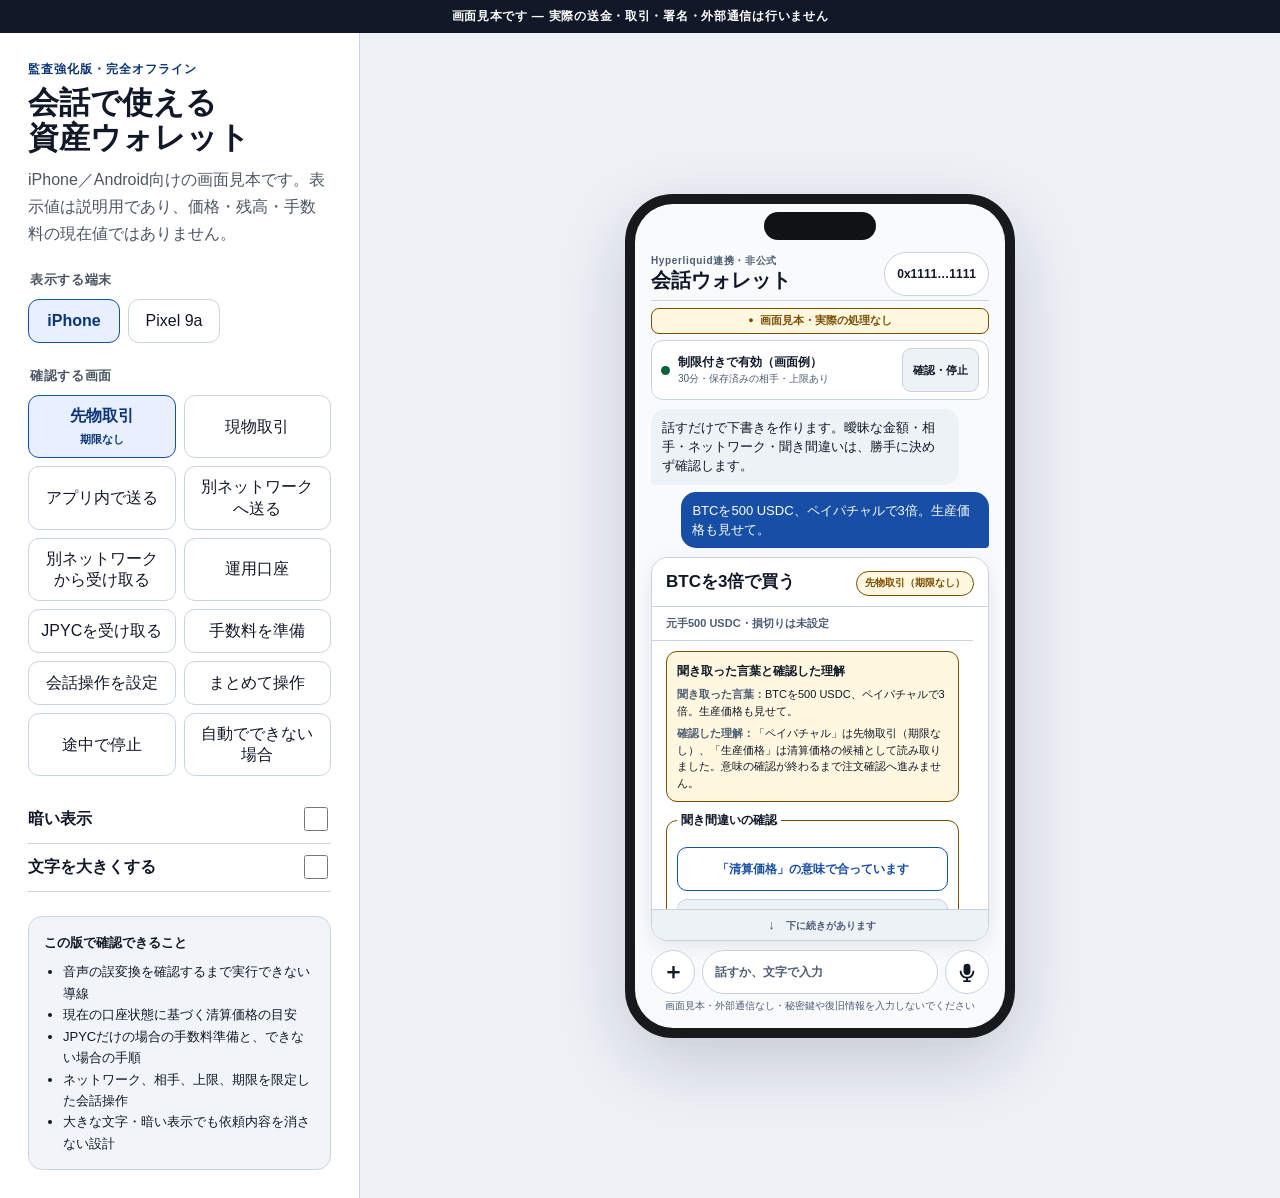
==== one-intent-hyperliquid-wallet-complete-reviewed-2026-07-29.3/prototype/index.html @ 9326d9ce "Create sanitized public preview" ====
<!doctype html>
<html lang="ja">
<head>
  <meta charset="utf-8" />
  <meta name="viewport" content="width=device-width,initial-scale=1,viewport-fit=cover" />
  <meta name="color-scheme" content="light dark" />
  <meta name="robots" content="noindex,nofollow" />
  <title>会話で使える資産ウォレット — 完全オフライン画面見本</title>
  <link rel="stylesheet" href="styles.css" />
</head>
<body>
  <div class="prototype-banner" role="status">画面見本です — 実際の送金・取引・署名・外部通信は行いません</div>
  <main class="workspace">
    <aside class="controls" aria-label="画面見本の切り替え">
      <p class="product-kicker">監査強化版・完全オフライン</p>
      <h1><span>会話で使える</span><span>資産ウォレット</span></h1>
      <p class="muted">iPhone／Android向けの画面見本です。表示値は説明用であり、価格・残高・手数料の現在値ではありません。</p>

      <fieldset>
        <legend>表示する端末</legend>
        <div class="segmented" role="group" aria-label="表示する端末">
          <button type="button" class="seg active" data-platform="ios" aria-pressed="true">iPhone</button>
          <button type="button" class="seg" data-platform="android" aria-pressed="false">Pixel 9a</button>
        </div>
      </fieldset>

      <fieldset>
        <legend>確認する画面</legend>
        <div class="flow-grid" role="group" aria-label="確認する画面">
          <button type="button" class="flow active" data-flow="perp" aria-pressed="true">先物取引<br><small>期限なし</small></button>
          <button type="button" class="flow" data-flow="spot" aria-pressed="false">現物取引</button>
          <button type="button" class="flow" data-flow="send" aria-pressed="false">アプリ内で送る</button>
          <button type="button" class="flow" data-flow="withdraw" aria-pressed="false">別ネットワークへ送る</button>
          <button type="button" class="flow" data-flow="bridge" aria-pressed="false">別ネットワークから受け取る</button>
          <button type="button" class="flow" data-flow="vault" aria-pressed="false">運用口座</button>
          <button type="button" class="flow" data-flow="jpyc" aria-pressed="false">JPYCを受け取る</button>
          <button type="button" class="flow" data-flow="fee" aria-pressed="false">手数料を準備</button>
          <button type="button" class="flow" data-flow="setup" aria-pressed="false">会話操作を設定</button>
          <button type="button" class="flow" data-flow="composite" aria-pressed="false">まとめて操作</button>
          <button type="button" class="flow" data-flow="partial" aria-pressed="false">途中で停止</button>
          <button type="button" class="flow" data-flow="manual" aria-pressed="false">自動でできない場合</button>
        </div>
      </fieldset>

      <label class="switch-row"><span>暗い表示</span><input id="themeToggle" type="checkbox" /></label>
      <label class="switch-row"><span>文字を大きくする</span><input id="largeTextToggle" type="checkbox" /></label>

      <section class="review-box" aria-labelledby="review-title">
        <strong id="review-title">この版で確認できること</strong>
        <ul>
          <li>音声の誤変換を確認するまで実行できない導線</li>
          <li>現在の口座状態に基づく清算価格の目安</li>
          <li>JPYCだけの場合の手数料準備と、できない場合の手順</li>
          <li>ネットワーク、相手、上限、期限を限定した会話操作</li>
          <li>大きな文字・暗い表示でも依頼内容を消さない設計</li>
        </ul>
      </section>
    </aside>

    <section class="stage" aria-label="スマートフォン画面見本">
      <div id="phone" class="phone ios" data-theme="light">
        <div class="sensor" aria-hidden="true"></div>
        <div class="screen">
          <header class="app-header">
            <div class="app-title">
              <span class="eyebrow">Hyperliquid連携・非公式</span>
              <h2>会話ウォレット</h2>
            </div>
            <button type="button" class="account" aria-label="口座と利用ネットワークを確認">0x1111…1111</button>
          </header>

          <div class="simulation-strip" aria-label="画面見本の状態"><span aria-hidden="true">●</span>画面見本・実際の処理なし</div>

          <section class="permission-rail" aria-label="会話操作の許可状態">
            <span class="rail-dot" aria-hidden="true"></span>
            <div><strong>制限付きで有効（画面例）</strong><small>30分・保存済みの相手・上限あり</small></div>
            <button id="permissionButton" class="rail-button" type="button">確認・停止</button>
          </section>

          <section class="conversation" aria-label="依頼内容">
            <div class="bubble assistant">話すだけで下書きを作ります。曖昧な金額・相手・ネットワーク・聞き間違いは、勝手に決めず確認します。</div>
            <div id="userBubble" class="bubble user">BTCを500 USDC、ペイパチャルで3倍。生産価格も見せて。</div>
          </section>

          <p id="liveStatus" class="sr-only" role="status" aria-live="polite"></p>
          <section id="executionCard" class="execution-card" aria-label="実行前の確認内容"></section>
          <section id="timeline" class="timeline hidden" aria-label="処理の現在地"></section>

          <footer class="composer">
            <div class="input-row">
              <button type="button" class="plus" aria-label="画像や資料を追加">＋</button>
              <button type="button" class="fake-input" aria-label="文字で入力する">話すか、文字で入力</button>
              <button id="micButton" type="button" class="mic" aria-label="音声入力を試す">
                <svg viewBox="0 0 24 24" aria-hidden="true" focusable="false"><path d="M12 15.25a3.75 3.75 0 0 0 3.75-3.75V6.75a3.75 3.75 0 1 0-7.5 0v4.75A3.75 3.75 0 0 0 12 15.25Zm-6-4a1 1 0 1 0-2 0 8 8 0 0 0 7 7.93V21H8.75a1 1 0 1 0 0 2h6.5a1 1 0 1 0 0-2H13v-1.82a8 8 0 0 0 7-7.93 1 1 0 1 0-2 0 6 6 0 1 1-12 0Z"/></svg>
              </button>
            </div>
            <p id="assuranceText" class="assurance"></p>
          </footer>
        </div>
      </div>
    </section>
  </main>
  <script src="app.js"></script>
</body>
</html>
---- one-intent-hyperliquid-wallet-complete-reviewed-2026-07-29.3/prototype/styles.css ----
:root {
  --page-bg: #eef2f7;
  --page-panel: #ffffff;
  --page-text: #111827;
  --page-muted: #4b5563;
  --page-line: #cbd5e1;
  --page-soft: #f1f5f9;
  --page-brand: #174ea6;
  --page-brand-strong: #0b3578;
  --page-focus: #ff8a00;
  --shadow: 0 24px 72px rgba(15, 23, 42, .18);
}

* { box-sizing: border-box; }
html { min-height: 100%; background: var(--page-bg); }
body {
  margin: 0;
  min-height: 100%;
  color: var(--page-text);
  background: var(--page-bg);
  font-family: -apple-system, BlinkMacSystemFont, "Segoe UI", "Noto Sans JP", "Hiragino Sans", sans-serif;
  -webkit-font-smoothing: antialiased;
}
button, input { font: inherit; }
button { cursor: pointer; }
button:focus, button:focus-visible, input:focus, input:focus-visible {
  outline: 3px solid var(--page-focus);
  outline-offset: 3px;
}
button:disabled { cursor: not-allowed; }
.sr-only {
  position: absolute !important;
  width: 1px !important;
  height: 1px !important;
  padding: 0 !important;
  margin: -1px !important;
  overflow: hidden !important;
  clip: rect(0, 0, 0, 0) !important;
  white-space: nowrap !important;
  border: 0 !important;
}
.hidden { display: none !important; }

.prototype-banner {
  position: sticky;
  top: 0;
  z-index: 40;
  min-height: 32px;
  padding: 8px 16px;
  color: #ffffff;
  background: #111827;
  text-align: center;
  font-size: 12px;
  font-weight: 850;
  letter-spacing: .06em;
}
.workspace {
  display: grid;
  grid-template-columns: minmax(280px, 360px) minmax(440px, 1fr);
  min-height: calc(100vh - 32px);
}
.controls {
  padding: 28px;
  overflow: auto;
  background: var(--page-panel);
  border-right: 1px solid var(--page-line);
}
.product-kicker {
  margin: 0 0 7px;
  color: var(--page-brand-strong);
  font-size: 12px;
  font-weight: 850;
  letter-spacing: .08em;
}
.controls h1 {
  display: grid;
  gap: 0;
  margin: 0 0 10px;
  font-size: clamp(25px, 2.4vw, 31px);
  line-height: 1.15;
}
.muted { margin: 0; color: var(--page-muted); line-height: 1.7; }
fieldset { margin: 24px 0 0; padding: 0; border: 0; }
legend {
  margin-bottom: 10px;
  color: var(--page-muted);
  font-size: 13px;
  font-weight: 850;
  letter-spacing: .05em;
}
.segmented { display: flex; gap: 8px; }
.seg, .flow {
  min-height: 44px;
  border: 1px solid var(--page-line);
  border-radius: 11px;
  color: var(--page-text);
  background: var(--page-panel);
  padding: 9px 12px;
  line-height: 1.35;
}
.seg { min-width: 92px; }
.seg.active, .flow.active {
  border-color: var(--page-brand);
  color: var(--page-brand-strong);
  background: #e8f0ff;
  font-weight: 800;
}
.flow-grid { display: grid; grid-template-columns: repeat(2, minmax(0, 1fr)); gap: 8px; }
.flow small { color: inherit; font-size: 11px; }
.switch-row {
  display: flex;
  align-items: center;
  justify-content: space-between;
  min-height: 48px;
  border-bottom: 1px solid var(--page-line);
  color: var(--page-text);
  font-weight: 650;
}
.switch-row:first-of-type { margin-top: 20px; }
.switch-row input { inline-size: 24px; block-size: 24px; accent-color: var(--page-brand); }
.review-box {
  margin-top: 24px;
  padding: 15px;
  border: 1px solid var(--page-line);
  border-radius: 14px;
  background: var(--page-soft);
  font-size: 13px;
  line-height: 1.65;
}
.review-box strong { display: block; }
.review-box ul { margin: 8px 0 0; padding-left: 19px; }
.stage { display: grid; place-items: center; padding: 32px; overflow: auto; }

.phone {
  --phone-bg: #f8fafc;
  --phone-panel: #ffffff;
  --phone-panel-soft: #edf2f7;
  --phone-text: #101828;
  --phone-muted: #4d5d73;
  --phone-line: #c8d2df;
  --phone-brand: #174ea6;
  --phone-brand-text: #ffffff;
  --phone-brand-soft: #e7efff;
  --phone-danger: #9f2018;
  --phone-danger-soft: #fff0ee;
  --phone-warning: #7a4d00;
  --phone-warning-soft: #fff7df;
  --phone-success: #08613d;
  --phone-success-soft: #e9f8f1;
  position: relative;
  container-type: size;
  width: 390px;
  height: 844px;
  overflow: hidden;
  border: 10px solid #17191d;
  border-radius: 48px;
  background: #17191d;
  box-shadow: var(--shadow);
}
.phone.android {
  width: 412px;
  height: 915px;
  border-width: 8px;
  border-radius: 32px;
}
.phone[data-theme="dark"] {
  --phone-bg: #07101b;
  --phone-panel: #111c2a;
  --phone-panel-soft: #1a2737;
  --phone-text: #f4f7fb;
  --phone-muted: #bdc8d8;
  --phone-line: #536378;
  --phone-brand: #8bb7ff;
  --phone-brand-text: #07101b;
  --phone-brand-soft: #183252;
  --phone-danger: #ffaaa2;
  --phone-danger-soft: #421f24;
  --phone-warning: #ffd37a;
  --phone-warning-soft: #3d3017;
  --phone-success: #83e8bd;
  --phone-success-soft: #14352b;
}
.sensor {
  position: absolute;
  z-index: 8;
  top: 8px;
  left: 50%;
  width: 112px;
  height: 28px;
  transform: translateX(-50%);
  border-radius: 18px;
  background: #101216;
  pointer-events: none;
}
.phone.android .sensor { top: 8px; width: 18px; height: 18px; border-radius: 50%; }
.screen {
  display: flex;
  flex-direction: column;
  height: 100%;
  padding: 43px 16px 15px;
  overflow: hidden;
  color: var(--phone-text);
  background: var(--phone-bg);
}
.app-header {
  display: flex;
  flex: 0 0 auto;
  align-items: center;
  justify-content: space-between;
  gap: 8px;
  min-height: 54px;
  border-bottom: 1px solid var(--phone-line);
}
.app-title { min-width: 0; }
.eyebrow {
  display: block;
  color: var(--phone-muted);
  font-size: 10px;
  font-weight: 850;
  letter-spacing: .065em;
  line-height: 1.3;
}
.app-header h2 { margin: 2px 0 0; font-size: 20px; line-height: 1.18; }
.account {
  flex: 0 0 auto;
  min-width: 96px;
  min-height: 44px;
  padding: 0 12px;
  border: 1px solid var(--phone-line);
  border-radius: 24px;
  color: var(--phone-text);
  background: var(--phone-panel);
  font-size: 12px;
  font-weight: 750;
  font-variant-numeric: tabular-nums;
}
.phone.android .account { min-height: 48px; }
.simulation-strip {
  display: flex;
  flex: 0 0 auto;
  align-items: center;
  justify-content: center;
  gap: 6px;
  min-height: 26px;
  margin: 7px 0 6px;
  padding: 4px 9px;
  border: 1px solid var(--phone-warning);
  border-radius: 8px;
  color: var(--phone-warning);
  background: var(--phone-warning-soft);
  font-size: 11px;
  font-weight: 850;
  line-height: 1.25;
}
.simulation-strip span { font-size: 9px; }
.permission-rail {
  display: grid;
  grid-template-columns: auto minmax(0, 1fr) auto;
  flex: 0 0 auto;
  align-items: center;
  gap: 8px;
  min-height: 50px;
  padding: 7px 9px;
  border: 1px solid var(--phone-line);
  border-radius: 12px;
  background: var(--phone-panel);
}
.rail-dot { width: 9px; height: 9px; border-radius: 50%; background: var(--phone-success); }
.permission-rail strong, .permission-rail small { display: block; min-width: 0; }
.permission-rail strong { font-size: 12px; line-height: 1.25; }
.permission-rail small { margin-top: 2px; color: var(--phone-muted); font-size: 10px; line-height: 1.3; }
.rail-button {
  min-height: 44px;
  padding: 0 10px;
  border: 1px solid var(--phone-line);
  border-radius: 9px;
  color: var(--phone-text);
  background: var(--phone-panel-soft);
  font-size: 11px;
  font-weight: 800;
}
.phone.android .rail-button { min-height: 48px; }
.conversation {
  display: grid;
  flex: 0 0 auto;
  gap: 7px;
  padding: 9px 0;
}
.bubble {
  max-width: 91%;
  padding: 9px 11px;
  border-radius: 15px;
  font-size: 13px;
  line-height: 1.48;
  overflow-wrap: anywhere;
}
.bubble.assistant {
  justify-self: start;
  border-bottom-left-radius: 4px;
  color: var(--phone-text);
  background: var(--phone-panel-soft);
}
.bubble.user {
  justify-self: end;
  border-bottom-right-radius: 4px;
  color: var(--phone-brand-text);
  background: var(--phone-brand);
}
.execution-card, .timeline {
  display: flex;
  flex: 1 1 auto;
  flex-direction: column;
  min-height: 0;
  overflow: hidden;
  border: 1px solid var(--phone-line);
  border-radius: 17px;
  background: var(--phone-panel);
  box-shadow: 0 6px 20px rgba(15, 23, 42, .08);
}
.card-head {
  display: flex;
  flex: 0 0 auto;
  align-items: flex-start;
  justify-content: space-between;
  gap: 8px;
  padding: 13px 14px 10px;
  border-bottom: 1px solid var(--phone-line);
  background: var(--phone-panel);
}
.card-head h3 { margin: 0; font-size: 17px; line-height: 1.28; overflow-wrap: anywhere; }
.badge {
  flex: 0 0 auto;
  max-width: 43%;
  padding: 5px 8px;
  border: 1px solid currentColor;
  border-radius: 999px;
  color: var(--phone-brand);
  background: var(--phone-brand-soft);
  font-size: 10px;
  font-weight: 850;
  line-height: 1.25;
  text-align: center;
  overflow-wrap: anywhere;
}
.badge.warning { color: var(--phone-warning); background: var(--phone-warning-soft); }
.badge.danger { color: var(--phone-danger); background: var(--phone-danger-soft); }
.badge.success { color: var(--phone-success); background: var(--phone-success-soft); }
.card-scroll, .timeline-scroll {
  flex: 1 1 auto;
  min-height: 0;
  overflow-x: hidden;
  overflow-y: auto;
  overscroll-behavior: contain;
  padding: 0 14px 12px;
  scrollbar-gutter: stable;
}
.card-scroll:focus-visible, .timeline-scroll:focus-visible {
  outline: 3px solid var(--page-focus);
  outline-offset: -4px;
}
.sticky-summary {
  position: static;
  margin: 0 -14px 9px;
  padding: 9px 14px;
  border-bottom: 1px solid var(--phone-line);
  color: var(--phone-muted);
  background: var(--phone-panel);
  font-size: 11px;
  font-weight: 750;
  line-height: 1.4;
}
.understanding {
  display: grid;
  gap: 6px;
  margin: 10px 0;
  padding: 10px;
  border: 1px solid var(--phone-line);
  border-radius: 11px;
  background: var(--phone-panel-soft);
  font-size: 11px;
  line-height: 1.5;
}
.understanding strong { font-size: 12px; }
.understanding span { display: block; overflow-wrap: anywhere; }
.understanding b { color: var(--phone-muted); }
.understanding.requires-check {
  border-color: var(--phone-warning);
  color: var(--phone-text);
  background: var(--phone-warning-soft);
}
.correction-check {
  margin: 9px 0;
  padding: 10px;
  border: 1px solid var(--phone-warning);
  border-radius: 11px;
}
.correction-check legend {
  margin: 0 0 8px;
  padding: 0 4px;
  color: var(--phone-text);
  font-size: 12px;
  font-weight: 850;
  letter-spacing: 0;
}
.correction-actions { display: grid; gap: 8px; }
.secondary, .text-action {
  min-height: 44px;
  border-radius: 10px;
  font-size: 12px;
  font-weight: 800;
}
.phone.android .secondary, .phone.android .text-action { min-height: 48px; }
.secondary {
  border: 1px solid var(--phone-brand);
  color: var(--phone-brand);
  background: var(--phone-panel);
  padding: 8px 10px;
}
.text-action {
  border: 1px solid var(--phone-line);
  color: var(--phone-text);
  background: var(--phone-panel-soft);
  padding: 8px 10px;
}
.correction-help { margin: 7px 0 0; color: var(--phone-muted); font-size: 10px; line-height: 1.45; }
.rows { border-top: 1px solid var(--phone-line); }
.row {
  display: grid;
  grid-template-columns: minmax(0, 1.7fr) minmax(0, 3.3fr);
  gap: 10px;
  padding: 8px 0;
  border-bottom: 1px solid var(--phone-line);
  font-size: 12px;
  line-height: 1.42;
}
.label { color: var(--phone-muted); font-weight: 700; overflow-wrap: anywhere; }
.value { min-width: 0; color: var(--phone-text); font-weight: 750; text-align: right; overflow-wrap: anywhere; word-break: break-all; }
.address-row { grid-template-columns: 1fr; gap: 5px; }
.address-row .value { text-align: left; }
.address {
  padding: 7px;
  border-radius: 7px;
  background: var(--phone-panel-soft);
  font-family: ui-monospace, SFMono-Regular, Menlo, Consolas, monospace;
  font-size: 10px;
  font-weight: 700;
  line-height: 1.45;
  word-break: break-all;
}
.notice {
  margin: 10px 0 0;
  padding: 10px;
  border-left: 4px solid var(--phone-warning);
  border-radius: 7px;
  color: var(--phone-text);
  background: var(--phone-warning-soft);
  font-size: 11px;
  line-height: 1.55;
  overflow-wrap: anywhere;
}
.notice.danger { border-color: var(--phone-danger); background: var(--phone-danger-soft); }
.action-footer {
  margin: 14px 0 0;
  padding: 13px 0 2px;
  border-top: 2px solid var(--phone-line);
  background: var(--phone-panel);
}
.final-check-label {
  margin: 0 0 9px;
  color: var(--phone-text);
  font-size: 11px;
  font-weight: 800;
  line-height: 1.5;
  overflow-wrap: anywhere;
}
.scroll-status {
  display: flex;
  flex: 0 0 auto;
  align-items: center;
  justify-content: center;
  gap: 7px;
  min-height: 31px;
  margin: 0;
  padding: 5px 10px;
  border-top: 1px solid var(--phone-line);
  color: var(--phone-muted);
  background: var(--phone-panel-soft);
  font-size: 10px;
  font-weight: 800;
  line-height: 1.3;
  text-align: center;
}
.scroll-status[data-position="bottom"],
.scroll-status[data-position="all"] { color: var(--phone-success); }
.scroll-status-icon { min-width: 1.2em; font-size: 13px; }
.primary {
  display: block;
  width: 100%;
  min-height: 54px;
  padding: 10px 13px;
  border: 2px solid var(--phone-brand);
  border-radius: 13px;
  color: var(--phone-brand-text);
  background: var(--phone-brand);
  font-size: 14px;
  font-weight: 850;
  line-height: 1.35;
  overflow-wrap: anywhere;
}
.primary:disabled {
  border-color: var(--phone-line);
  color: var(--phone-muted);
  background: var(--phone-panel-soft);
  opacity: 1;
}
.subline { margin: 7px 1px 0; color: var(--phone-muted); font-size: 10px; line-height: 1.45; overflow-wrap: anywhere; }
.subline.pre-action { margin: 0 1px 10px; }
.timeline-scroll { padding-top: 12px; }
.step, .manual-step {
  position: relative;
  display: grid;
  grid-template-columns: 31px minmax(0, 1fr);
  gap: 9px;
  padding: 8px 0;
}
.step + .step, .manual-step + .manual-step { border-top: 1px solid var(--phone-line); }
.step-number {
  display: grid;
  place-items: center;
  width: 31px;
  height: 31px;
  border-radius: 50%;
  color: var(--phone-brand-text);
  background: var(--phone-brand);
  font-size: 12px;
  font-weight: 850;
}
.step strong, .step small, .manual-step strong, .manual-step small { display: block; overflow-wrap: anywhere; }
.step strong, .manual-step strong { font-size: 12px; line-height: 1.4; }
.step small, .manual-step small { margin-top: 3px; color: var(--phone-muted); font-size: 10px; line-height: 1.5; }
.composer { flex: 0 0 auto; padding-top: 9px; }
.input-row { display: grid; grid-template-columns: auto minmax(0, 1fr) auto; align-items: center; gap: 7px; }
.plus, .mic, .fake-input {
  min-height: 44px;
  border: 1px solid var(--phone-line);
  color: var(--phone-text);
  background: var(--phone-panel);
}
.phone.android .plus, .phone.android .mic, .phone.android .fake-input { min-height: 48px; }
.plus, .mic { width: 44px; min-width: 44px; border-radius: 50%; font-weight: 800; }
.phone.android .plus, .phone.android .mic { width: 48px; min-width: 48px; }
.plus { font-size: 22px; line-height: 1; }
.mic { display: grid; place-items: center; }
.mic svg { width: 22px; height: 22px; fill: currentColor; }
.fake-input {
  min-width: 0;
  padding: 0 12px;
  border-radius: 22px;
  color: var(--phone-muted);
  font-size: 12px;
  font-weight: 650;
  text-align: left;
  overflow: hidden;
  text-overflow: ellipsis;
  white-space: nowrap;
}
.assurance { min-height: 14px; margin: 5px 2px 0; color: var(--phone-muted); font-size: 9.5px; line-height: 1.4; text-align: center; overflow-wrap: anywhere; }

/* Large-text mode preserves the source request and reduces only nonessential copy. */
.phone.large-text .screen { padding-inline: 13px; }
.phone.large-text .app-header h2 { font-size: 22px; }
.phone.large-text .eyebrow { font-size: 11px; }
.phone.large-text .account { font-size: 13px; }
.phone.large-text .permission-rail { min-height: 58px; }
.phone.large-text .permission-rail strong { font-size: 14px; }
.phone.large-text .permission-rail small { font-size: 11px; }
.phone.large-text .simulation-strip { font-size: 12px; }
.phone.large-text .conversation { padding-block: 7px; }
.phone.large-text .bubble.assistant { display: none; }
.phone.large-text .bubble.user { max-width: 100%; font-size: 16px; line-height: 1.5; }
.phone.large-text .card-head h3 { font-size: 20px; }
.phone.large-text .badge { font-size: 12px; }
.phone.large-text .sticky-summary { font-size: 13px; }
.phone.large-text .understanding { font-size: 14px; line-height: 1.55; }
.phone.large-text .understanding strong { font-size: 15px; }
.phone.large-text .row { grid-template-columns: 1fr; gap: 4px; font-size: 15px; line-height: 1.5; }
.phone.large-text .value { text-align: left; word-break: normal; }
.phone.large-text .notice { font-size: 14px; line-height: 1.58; }
.phone.large-text .secondary, .phone.large-text .text-action { font-size: 14px; }
.phone.large-text .primary { min-height: 58px; font-size: 16px; }
.phone.large-text .subline { font-size: 12px; }
.phone.large-text .final-check-label { font-size: 14px; }
.phone.large-text .scroll-status { min-height: 36px; font-size: 12px; }
.phone.large-text .step strong, .phone.large-text .manual-step strong { font-size: 15px; }
.phone.large-text .step small, .phone.large-text .manual-step small { font-size: 13px; }
.phone.large-text .fake-input { font-size: 14px; }
.phone.large-text .assurance { font-size: 11px; }

@container (max-height: 700px) {
  .screen { padding-top: 38px; padding-bottom: 10px; }
  .app-header { min-height: 46px; }
  .app-header h2 { font-size: 18px; }
  .simulation-strip { min-height: 23px; margin-block: 4px; padding-block: 3px; }
  .permission-rail { min-height: 44px; padding-block: 4px; }
  .permission-rail small { display: none; }
  .conversation { padding-block: 5px; }
  .bubble.assistant { display: none; }
  .bubble { padding: 7px 9px; font-size: 12px; line-height: 1.4; }
  .card-head { padding-block: 8px; }
  .card-head h3 { font-size: 15px; }
  .badge { font-size: 9px; padding-block: 4px; }
  .card-scroll, .timeline-scroll { padding-top: 4px; }
  .action-footer { margin-top: 10px; padding-block: 9px 2px; }
  .scroll-status { min-height: 26px; padding-block: 3px; }
  .composer { padding-top: 5px; }
  .assurance { display: none; }
}

@container (max-height: 620px) {
  .screen { padding-top: 36px; padding-bottom: 8px; }
  .app-header { min-height: 42px; }
  .eyebrow { font-size: 8px; }
  .app-header h2 { font-size: 16px; }
  .simulation-strip { min-height: 21px; margin-block: 3px; font-size: 9px; }
  .permission-rail { min-height: 42px; padding-block: 3px; }
  .permission-rail strong { font-size: 10px; }
  .rail-button { min-height: 44px; font-size: 10px; }
  .conversation { padding-block: 4px; }
  .bubble.user { max-width: 100%; padding: 6px 8px; font-size: 10.5px; line-height: 1.35; }
  .card-head { padding-block: 7px; }
  .card-head h3 { font-size: 14px; }
  .badge { max-width: 46%; }
  .scroll-status { min-height: 24px; font-size: 9px; }
  .composer { padding-top: 4px; }
  .plus, .mic, .fake-input { min-height: 44px; }
}

@container (max-width: 340px) {
  .screen { padding-inline: 11px; }
  .permission-rail { gap: 5px; padding-inline: 6px; }
  .rail-button { padding-inline: 7px; }
  .card-head { padding-inline: 10px; }
  .card-scroll, .timeline-scroll { padding-inline: 10px; }
  .sticky-summary { margin-inline: -10px; padding-inline: 10px; }
  .action-footer { padding-inline: 0; }
  .row { grid-template-columns: 1fr; gap: 4px; }
  .row .value { text-align: left; word-break: normal; }
  .phone.large-text .row .value { letter-spacing: -0.03em; }
}

@media (max-width: 960px) {
  .workspace { grid-template-columns: 1fr; }
  .controls { border-right: 0; border-bottom: 1px solid var(--page-line); }
  .stage { min-height: 980px; }
}
@media (max-width: 520px) {
  .controls { padding: 20px; }
  .stage { display: block; padding: 18px 0; overflow-x: auto; }
  .phone { margin: 0 auto; transform-origin: top center; }
}
@media (prefers-reduced-motion: reduce) {
  *, *::before, *::after { scroll-behavior: auto !important; animation-duration: .001ms !important; transition-duration: .001ms !important; }
}
@media (forced-colors: active) {
  .phone, .execution-card, .timeline, .permission-rail, .simulation-strip { border: 2px solid CanvasText; }
  .primary, .badge, .step-number { forced-color-adjust: none; }
}
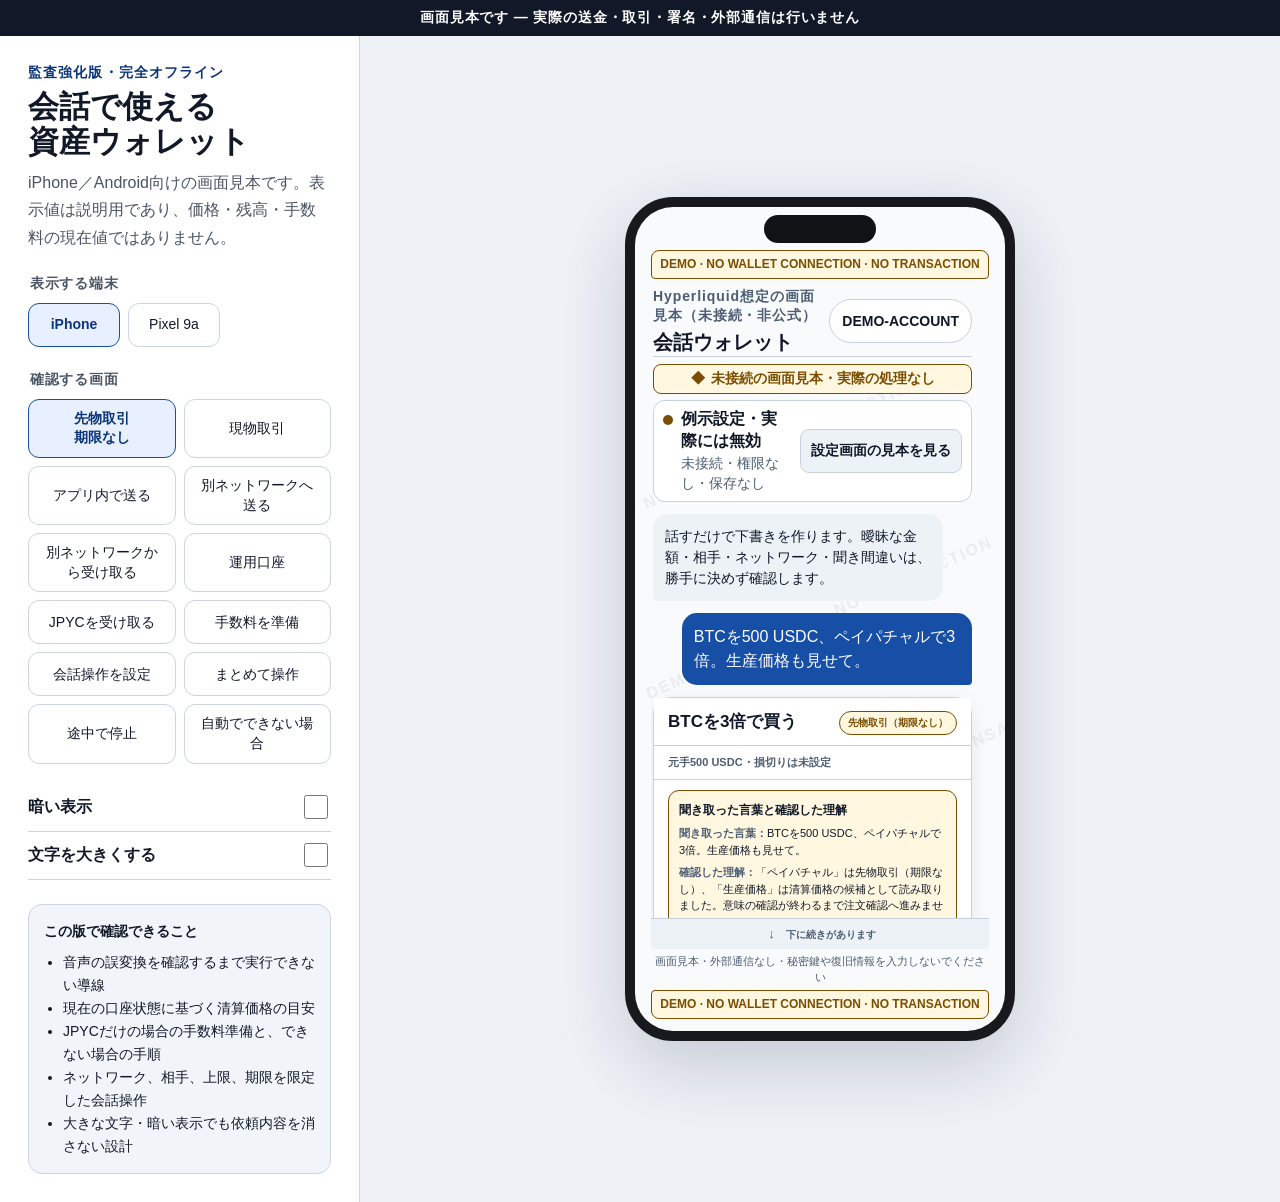
==== commit b8dff49d: "sync sanitized public preview with private review" ====
--- a/one-intent-hyperliquid-wallet-complete-reviewed-2026-07-29.3/prototype/index.html
+++ b/one-intent-hyperliquid-wallet-complete-reviewed-2026-07-29.3/prototype/index.html
@@ -61,41 +61,46 @@
       <div id="phone" class="phone ios" data-theme="light">
         <div class="sensor" aria-hidden="true"></div>
         <div class="screen">
-          <header class="app-header">
-            <div class="app-title">
-              <span class="eyebrow">Hyperliquid連携・非公式</span>
-              <h2>会話ウォレット</h2>
-            </div>
-            <button type="button" class="account" aria-label="口座と利用ネットワークを確認">0x1111…1111</button>
-          </header>
+          <div class="watermark-layer" aria-hidden="true">
+            <span>DEMO · NO WALLET · NO TRANSACTION</span>
+            <span>DEMO · NO WALLET · NO TRANSACTION</span>
+            <span>DEMO · NO WALLET · NO TRANSACTION</span>
+          </div>
+          <div class="screen-watermark screen-watermark-top" role="note">DEMO · NO WALLET CONNECTION · NO TRANSACTION</div>
 
-          <div class="simulation-strip" aria-label="画面見本の状態"><span aria-hidden="true">●</span>画面見本・実際の処理なし</div>
+          <div id="reviewScroll" class="review-scroll" tabindex="0" aria-label="画面見本の確認内容。縦方向に一つの領域としてスクロールできます">
+            <header class="app-header">
+              <div class="app-title">
+                <span class="eyebrow">Hyperliquid想定の画面見本（未接続・非公式）</span>
+                <h2>会話ウォレット</h2>
+              </div>
+              <button type="button" class="account" aria-label="デモ口座表示の見本を見る。実口座には接続していません">DEMO-ACCOUNT</button>
+            </header>
 
-          <section class="permission-rail" aria-label="会話操作の許可状態">
-            <span class="rail-dot" aria-hidden="true"></span>
-            <div><strong>制限付きで有効（画面例）</strong><small>30分・保存済みの相手・上限あり</small></div>
-            <button id="permissionButton" class="rail-button" type="button">確認・停止</button>
-          </section>
+            <div class="simulation-strip" aria-label="画面見本の状態"><span aria-hidden="true">◆</span>未接続の画面見本・実際の処理なし</div>
 
-          <section class="conversation" aria-label="依頼内容">
-            <div class="bubble assistant">話すだけで下書きを作ります。曖昧な金額・相手・ネットワーク・聞き間違いは、勝手に決めず確認します。</div>
-            <div id="userBubble" class="bubble user">BTCを500 USDC、ペイパチャルで3倍。生産価格も見せて。</div>
-          </section>
+            <section class="permission-rail" aria-label="例示設定の状態。実際には無効です">
+              <span class="rail-dot" aria-hidden="true"></span>
+              <div><strong>例示設定・実際には無効</strong><small>未接続・権限なし・保存なし</small></div>
+              <button id="permissionButton" class="rail-button" type="button">設定画面の見本を見る</button>
+            </section>
 
-          <p id="liveStatus" class="sr-only" role="status" aria-live="polite"></p>
-          <section id="executionCard" class="execution-card" aria-label="実行前の確認内容"></section>
-          <section id="timeline" class="timeline hidden" aria-label="処理の現在地"></section>
+            <section class="conversation" aria-label="依頼内容">
+              <div class="bubble assistant">話すだけで下書きを作ります。曖昧な金額・相手・ネットワーク・聞き間違いは、勝手に決めず確認します。</div>
+              <div id="userBubble" class="bubble user">BTCを500 USDC、ペイパチャルで3倍。生産価格も見せて。</div>
+            </section>
 
-          <footer class="composer">
-            <div class="input-row">
-              <button type="button" class="plus" aria-label="画像や資料を追加">＋</button>
-              <button type="button" class="fake-input" aria-label="文字で入力する">話すか、文字で入力</button>
-              <button id="micButton" type="button" class="mic" aria-label="音声入力を試す">
-                <svg viewBox="0 0 24 24" aria-hidden="true" focusable="false"><path d="M12 15.25a3.75 3.75 0 0 0 3.75-3.75V6.75a3.75 3.75 0 1 0-7.5 0v4.75A3.75 3.75 0 0 0 12 15.25Zm-6-4a1 1 0 1 0-2 0 8 8 0 0 0 7 7.93V21H8.75a1 1 0 1 0 0 2h6.5a1 1 0 1 0 0-2H13v-1.82a8 8 0 0 0 7-7.93 1 1 0 1 0-2 0 6 6 0 1 1-12 0Z"/></svg>
-              </button>
-            </div>
-            <p id="assuranceText" class="assurance"></p>
-          </footer>
+            <p id="liveStatus" class="sr-only" role="status" aria-live="polite"></p>
+            <section id="executionCard" class="execution-card" aria-label="実行前の確認内容"></section>
+            <section id="timeline" class="timeline hidden" aria-label="処理の現在地"></section>
+          </div>
+
+          <p id="scrollStatus" class="scroll-status" data-position="top" aria-live="polite">
+            <span class="scroll-status-icon" aria-hidden="true">↓</span>
+            <span class="scroll-status-text">下に続きがあります</span>
+          </p>
+          <p id="assuranceText" class="assurance"></p>
+          <div class="screen-watermark screen-watermark-bottom" role="note">DEMO · NO WALLET CONNECTION · NO TRANSACTION</div>
         </div>
       </div>
     </section>
--- a/one-intent-hyperliquid-wallet-complete-reviewed-2026-07-29.3/prototype/styles.css
+++ b/one-intent-hyperliquid-wallet-complete-reviewed-2026-07-29.3/prototype/styles.css
@@ -23,11 +23,18 @@
 }
 button, input { font: inherit; }
 button { cursor: pointer; }
-button:focus, button:focus-visible, input:focus, input:focus-visible {
+button:focus { outline: none; }
+button:focus-visible, input:focus-visible, [tabindex]:focus-visible {
   outline: 3px solid var(--page-focus);
   outline-offset: 3px;
 }
 button:disabled { cursor: not-allowed; }
+@supports not selector(:focus-visible) {
+  button:focus, input:focus, [tabindex]:focus {
+    outline: 3px solid var(--page-focus);
+    outline-offset: 3px;
+  }
+}
 .sr-only {
   position: absolute !important;
   width: 1px !important;
@@ -50,8 +57,9 @@
   color: #ffffff;
   background: #111827;
   text-align: center;
-  font-size: 12px;
-  font-weight: 850;
+  font-size: 14px;
+  font-weight: 700;
+  line-height: 1.4;
   letter-spacing: .06em;
 }
 .workspace {
@@ -68,8 +76,8 @@
 .product-kicker {
   margin: 0 0 7px;
   color: var(--page-brand-strong);
-  font-size: 12px;
-  font-weight: 850;
+  font-size: 14px;
+  font-weight: 700;
   letter-spacing: .08em;
 }
 .controls h1 {
@@ -84,8 +92,8 @@
 legend {
   margin-bottom: 10px;
   color: var(--page-muted);
-  font-size: 13px;
-  font-weight: 850;
+  font-size: 14px;
+  font-weight: 700;
   letter-spacing: .05em;
 }
 .segmented { display: flex; gap: 8px; }
@@ -96,17 +104,18 @@
   color: var(--page-text);
   background: var(--page-panel);
   padding: 9px 12px;
-  line-height: 1.35;
+  font-size: 14px;
+  line-height: 1.4;
 }
 .seg { min-width: 92px; }
 .seg.active, .flow.active {
   border-color: var(--page-brand);
   color: var(--page-brand-strong);
   background: #e8f0ff;
-  font-weight: 800;
+  font-weight: 700;
 }
 .flow-grid { display: grid; grid-template-columns: repeat(2, minmax(0, 1fr)); gap: 8px; }
-.flow small { color: inherit; font-size: 11px; }
+.flow small { color: inherit; font-size: 14px; }
 .switch-row {
   display: flex;
   align-items: center;
@@ -114,7 +123,7 @@
   min-height: 48px;
   border-bottom: 1px solid var(--page-line);
   color: var(--page-text);
-  font-weight: 650;
+  font-weight: 600;
 }
 .switch-row:first-of-type { margin-top: 20px; }
 .switch-row input { inline-size: 24px; block-size: 24px; accent-color: var(--page-brand); }
@@ -124,7 +133,7 @@
   border: 1px solid var(--page-line);
   border-radius: 14px;
   background: var(--page-soft);
-  font-size: 13px;
+  font-size: 14px;
   line-height: 1.65;
 }
 .review-box strong { display: block; }
@@ -194,17 +203,73 @@
 }
 .phone.android .sensor { top: 8px; width: 18px; height: 18px; border-radius: 50%; }
 .screen {
-  display: flex;
-  flex-direction: column;
+  position: relative;
+  display: grid;
+  grid-template-rows: auto minmax(0, 1fr) auto auto auto;
   height: 100%;
-  padding: 43px 16px 15px;
+  padding:
+    max(43px, calc(env(safe-area-inset-top) + 12px))
+    max(16px, env(safe-area-inset-right))
+    max(12px, env(safe-area-inset-bottom))
+    max(16px, env(safe-area-inset-left));
   overflow: hidden;
   color: var(--phone-text);
   background: var(--phone-bg);
+}
+.screen > :not(.watermark-layer) { position: relative; z-index: 2; }
+.watermark-layer {
+  position: absolute;
+  z-index: 1;
+  inset: 18% -24%;
+  display: grid;
+  align-content: space-around;
+  transform: rotate(-24deg);
+  color: var(--phone-text);
+  font-size: 16px;
+  font-weight: 700;
+  letter-spacing: .12em;
+  line-height: 1.4;
+  opacity: .055;
+  pointer-events: none;
+  text-align: center;
+}
+.watermark-layer span { white-space: nowrap; }
+.screen-watermark {
+  min-height: 28px;
+  padding: 5px 8px;
+  border: 1px solid var(--phone-warning);
+  color: var(--phone-warning);
+  background: var(--phone-warning-soft);
+  font-size: 12px;
+  font-weight: 700;
+  line-height: 1.4;
+  text-align: center;
+  overflow-wrap: anywhere;
+}
+.screen-watermark-top {
+  margin-bottom: 8px;
+  border-radius: 8px 8px 4px 4px;
+}
+.screen-watermark-bottom {
+  margin-top: 5px;
+  padding-bottom: max(5px, env(safe-area-inset-bottom));
+  border-radius: 4px 4px 8px 8px;
+}
+.review-scroll {
+  min-height: 0;
+  overflow-x: hidden;
+  overflow-y: auto;
+  padding: 0 2px 32px;
+  overscroll-behavior: contain;
+  scrollbar-gutter: stable;
+  scroll-padding: 12px;
+}
+.review-scroll:focus-visible {
+  outline: 3px solid var(--page-focus);
+  outline-offset: -3px;
 }
 .app-header {
   display: flex;
-  flex: 0 0 auto;
   align-items: center;
   justify-content: space-between;
   gap: 8px;
@@ -215,12 +280,12 @@
 .eyebrow {
   display: block;
   color: var(--phone-muted);
-  font-size: 10px;
-  font-weight: 850;
+  font-size: 14px;
+  font-weight: 700;
   letter-spacing: .065em;
-  line-height: 1.3;
-}
-.app-header h2 { margin: 2px 0 0; font-size: 20px; line-height: 1.18; }
+  line-height: 1.4;
+}
+.app-header h2 { margin: 2px 0 0; font-size: 20px; line-height: 1.4; }
 .account {
   flex: 0 0 auto;
   min-width: 96px;
@@ -230,8 +295,9 @@
   border-radius: 24px;
   color: var(--phone-text);
   background: var(--phone-panel);
-  font-size: 12px;
-  font-weight: 750;
+  font-size: 14px;
+  font-weight: 700;
+  line-height: 1.4;
   font-variant-numeric: tabular-nums;
 }
 .phone.android .account { min-height: 48px; }
@@ -248,15 +314,14 @@
   border-radius: 8px;
   color: var(--phone-warning);
   background: var(--phone-warning-soft);
-  font-size: 11px;
-  font-weight: 850;
-  line-height: 1.25;
-}
-.simulation-strip span { font-size: 9px; }
+  font-size: 14px;
+  font-weight: 700;
+  line-height: 1.4;
+}
+.simulation-strip span { font-size: 14px; }
 .permission-rail {
   display: grid;
   grid-template-columns: auto minmax(0, 1fr) auto;
-  flex: 0 0 auto;
   align-items: center;
   gap: 8px;
   min-height: 50px;
@@ -265,10 +330,10 @@
   border-radius: 12px;
   background: var(--phone-panel);
 }
-.rail-dot { width: 9px; height: 9px; border-radius: 50%; background: var(--phone-success); }
+.rail-dot { width: 10px; height: 10px; align-self: start; margin-top: .45em; border-radius: 50%; background: var(--phone-warning); }
 .permission-rail strong, .permission-rail small { display: block; min-width: 0; }
-.permission-rail strong { font-size: 12px; line-height: 1.25; }
-.permission-rail small { margin-top: 2px; color: var(--phone-muted); font-size: 10px; line-height: 1.3; }
+.permission-rail strong { font-size: 16px; line-height: 1.4; }
+.permission-rail small { margin-top: 2px; color: var(--phone-muted); font-size: 14px; line-height: 1.4; }
 .rail-button {
   min-height: 44px;
   padding: 0 10px;
@@ -276,22 +341,22 @@
   border-radius: 9px;
   color: var(--phone-text);
   background: var(--phone-panel-soft);
-  font-size: 11px;
-  font-weight: 800;
+  font-size: 14px;
+  font-weight: 700;
+  line-height: 1.4;
 }
 .phone.android .rail-button { min-height: 48px; }
 .conversation {
   display: grid;
-  flex: 0 0 auto;
-  gap: 7px;
-  padding: 9px 0;
+  gap: 12px;
+  padding: 12px 0;
 }
 .bubble {
   max-width: 91%;
-  padding: 9px 11px;
+  padding: 12px;
   border-radius: 15px;
-  font-size: 13px;
-  line-height: 1.48;
+  font-size: 14px;
+  line-height: 1.5;
   overflow-wrap: anywhere;
 }
 .bubble.assistant {
@@ -305,13 +370,11 @@
   border-bottom-right-radius: 4px;
   color: var(--phone-brand-text);
   background: var(--phone-brand);
+  font-size: 16px;
 }
 .execution-card, .timeline {
-  display: flex;
-  flex: 1 1 auto;
-  flex-direction: column;
-  min-height: 0;
-  overflow: hidden;
+  display: block;
+  overflow: visible;
   border: 1px solid var(--phone-line);
   border-radius: 17px;
   background: var(--phone-panel);
@@ -345,21 +408,19 @@
 .badge.warning { color: var(--phone-warning); background: var(--phone-warning-soft); }
 .badge.danger { color: var(--phone-danger); background: var(--phone-danger-soft); }
 .badge.success { color: var(--phone-success); background: var(--phone-success-soft); }
-.card-scroll, .timeline-scroll {
-  flex: 1 1 auto;
+.timeline-content {
+  padding-top: 12px;
+}
+/* The reviewScroll element is the only scrolling surface. */
+.card-content {
   min-height: 0;
-  overflow-x: hidden;
-  overflow-y: auto;
-  overscroll-behavior: contain;
+  overflow: visible;
   padding: 0 14px 12px;
-  scrollbar-gutter: stable;
-}
-.card-scroll:focus-visible, .timeline-scroll:focus-visible {
-  outline: 3px solid var(--page-focus);
-  outline-offset: -4px;
 }
 .sticky-summary {
-  position: static;
+  position: sticky;
+  top: 0;
+  z-index: 2;
   margin: 0 -14px 9px;
   padding: 9px 14px;
   border-bottom: 1px solid var(--phone-line);
@@ -442,7 +503,7 @@
   border-radius: 7px;
   background: var(--phone-panel-soft);
   font-family: ui-monospace, SFMono-Regular, Menlo, Consolas, monospace;
-  font-size: 10px;
+  font-size: 12px;
   font-weight: 700;
   line-height: 1.45;
   word-break: break-all;
@@ -515,7 +576,6 @@
 }
 .subline { margin: 7px 1px 0; color: var(--phone-muted); font-size: 10px; line-height: 1.45; overflow-wrap: anywhere; }
 .subline.pre-action { margin: 0 1px 10px; }
-.timeline-scroll { padding-top: 12px; }
 .step, .manual-step {
   position: relative;
   display: grid;
@@ -538,33 +598,7 @@
 .step strong, .step small, .manual-step strong, .manual-step small { display: block; overflow-wrap: anywhere; }
 .step strong, .manual-step strong { font-size: 12px; line-height: 1.4; }
 .step small, .manual-step small { margin-top: 3px; color: var(--phone-muted); font-size: 10px; line-height: 1.5; }
-.composer { flex: 0 0 auto; padding-top: 9px; }
-.input-row { display: grid; grid-template-columns: auto minmax(0, 1fr) auto; align-items: center; gap: 7px; }
-.plus, .mic, .fake-input {
-  min-height: 44px;
-  border: 1px solid var(--phone-line);
-  color: var(--phone-text);
-  background: var(--phone-panel);
-}
-.phone.android .plus, .phone.android .mic, .phone.android .fake-input { min-height: 48px; }
-.plus, .mic { width: 44px; min-width: 44px; border-radius: 50%; font-weight: 800; }
-.phone.android .plus, .phone.android .mic { width: 48px; min-width: 48px; }
-.plus { font-size: 22px; line-height: 1; }
-.mic { display: grid; place-items: center; }
-.mic svg { width: 22px; height: 22px; fill: currentColor; }
-.fake-input {
-  min-width: 0;
-  padding: 0 12px;
-  border-radius: 22px;
-  color: var(--phone-muted);
-  font-size: 12px;
-  font-weight: 650;
-  text-align: left;
-  overflow: hidden;
-  text-overflow: ellipsis;
-  white-space: nowrap;
-}
-.assurance { min-height: 14px; margin: 5px 2px 0; color: var(--phone-muted); font-size: 9.5px; line-height: 1.4; text-align: center; overflow-wrap: anywhere; }
+.assurance { min-height: 14px; margin: 5px 2px 0; color: var(--phone-muted); font-size: 11px; line-height: 1.4; text-align: center; overflow-wrap: anywhere; }
 
 /* Large-text mode preserves the source request and reduces only nonessential copy. */
 .phone.large-text .screen { padding-inline: 13px; }
@@ -576,7 +610,7 @@
 .phone.large-text .permission-rail small { font-size: 11px; }
 .phone.large-text .simulation-strip { font-size: 12px; }
 .phone.large-text .conversation { padding-block: 7px; }
-.phone.large-text .bubble.assistant { display: none; }
+.phone.large-text .bubble.assistant { max-width: 100%; font-size: 15px; line-height: 1.55; }
 .phone.large-text .bubble.user { max-width: 100%; font-size: 16px; line-height: 1.5; }
 .phone.large-text .card-head h3 { font-size: 20px; }
 .phone.large-text .badge { font-size: 12px; }
@@ -593,7 +627,6 @@
 .phone.large-text .scroll-status { min-height: 36px; font-size: 12px; }
 .phone.large-text .step strong, .phone.large-text .manual-step strong { font-size: 15px; }
 .phone.large-text .step small, .phone.large-text .manual-step small { font-size: 13px; }
-.phone.large-text .fake-input { font-size: 14px; }
 .phone.large-text .assurance { font-size: 11px; }
 
 @container (max-height: 700px) {
@@ -602,37 +635,47 @@
   .app-header h2 { font-size: 18px; }
   .simulation-strip { min-height: 23px; margin-block: 4px; padding-block: 3px; }
   .permission-rail { min-height: 44px; padding-block: 4px; }
-  .permission-rail small { display: none; }
   .conversation { padding-block: 5px; }
-  .bubble.assistant { display: none; }
   .bubble { padding: 7px 9px; font-size: 12px; line-height: 1.4; }
   .card-head { padding-block: 8px; }
   .card-head h3 { font-size: 15px; }
   .badge { font-size: 9px; padding-block: 4px; }
-  .card-scroll, .timeline-scroll { padding-top: 4px; }
+  .card-content { padding-top: 4px; }
   .action-footer { margin-top: 10px; padding-block: 9px 2px; }
   .scroll-status { min-height: 26px; padding-block: 3px; }
-  .composer { padding-top: 5px; }
-  .assurance { display: none; }
+  .assurance { font-size: 11px; }
+  .phone.large-text .app-header { min-height: 46px; }
+  .phone.large-text .permission-rail { min-height: 48px; max-height: 64px; overflow-y: auto; }
+  .phone.large-text .conversation { max-height: 92px; overflow-y: auto; overscroll-behavior: contain; }
+  .phone.large-text .bubble.assistant,
+  .phone.large-text .bubble.user { font-size: 13px; line-height: 1.45; }
 }
 
 @container (max-height: 620px) {
   .screen { padding-top: 36px; padding-bottom: 8px; }
   .app-header { min-height: 42px; }
-  .eyebrow { font-size: 8px; }
+  .eyebrow { font-size: 11px; }
   .app-header h2 { font-size: 16px; }
-  .simulation-strip { min-height: 21px; margin-block: 3px; font-size: 9px; }
+  .simulation-strip { min-height: 21px; margin-block: 3px; font-size: 11px; }
   .permission-rail { min-height: 42px; padding-block: 3px; }
-  .permission-rail strong { font-size: 10px; }
-  .rail-button { min-height: 44px; font-size: 10px; }
+  .permission-rail strong { font-size: 11px; }
+  .rail-button { min-height: 44px; font-size: 11px; }
   .conversation { padding-block: 4px; }
-  .bubble.user { max-width: 100%; padding: 6px 8px; font-size: 10.5px; line-height: 1.35; }
+  .bubble.user { max-width: 100%; padding: 6px 8px; font-size: 11px; line-height: 1.4; }
   .card-head { padding-block: 7px; }
   .card-head h3 { font-size: 14px; }
   .badge { max-width: 46%; }
-  .scroll-status { min-height: 24px; font-size: 9px; }
-  .composer { padding-top: 4px; }
-  .plus, .mic, .fake-input { min-height: 44px; }
+  .scroll-status { min-height: 24px; font-size: 11px; }
+  .phone.large-text .screen { padding-top: 36px; padding-bottom: 8px; }
+  .phone.large-text .app-header { min-height: 42px; }
+  .phone.large-text .app-header h2 { font-size: 17px; }
+  .phone.large-text .permission-rail { min-height: 44px; max-height: 54px; }
+  .phone.large-text .permission-rail strong,
+  .phone.large-text .permission-rail small { font-size: 11px; }
+  .phone.large-text .conversation { max-height: 74px; padding-block: 4px; }
+  .phone.large-text .bubble.assistant,
+  .phone.large-text .bubble.user { padding: 6px 8px; font-size: 11px; line-height: 1.4; }
+  .phone.large-text .assurance { font-size: 11px; }
 }
 
 @container (max-width: 340px) {
@@ -640,7 +683,7 @@
   .permission-rail { gap: 5px; padding-inline: 6px; }
   .rail-button { padding-inline: 7px; }
   .card-head { padding-inline: 10px; }
-  .card-scroll, .timeline-scroll { padding-inline: 10px; }
+  .card-content { padding-inline: 10px; }
   .sticky-summary { margin-inline: -10px; padding-inline: 10px; }
   .action-footer { padding-inline: 0; }
   .row { grid-template-columns: 1fr; gap: 4px; }
